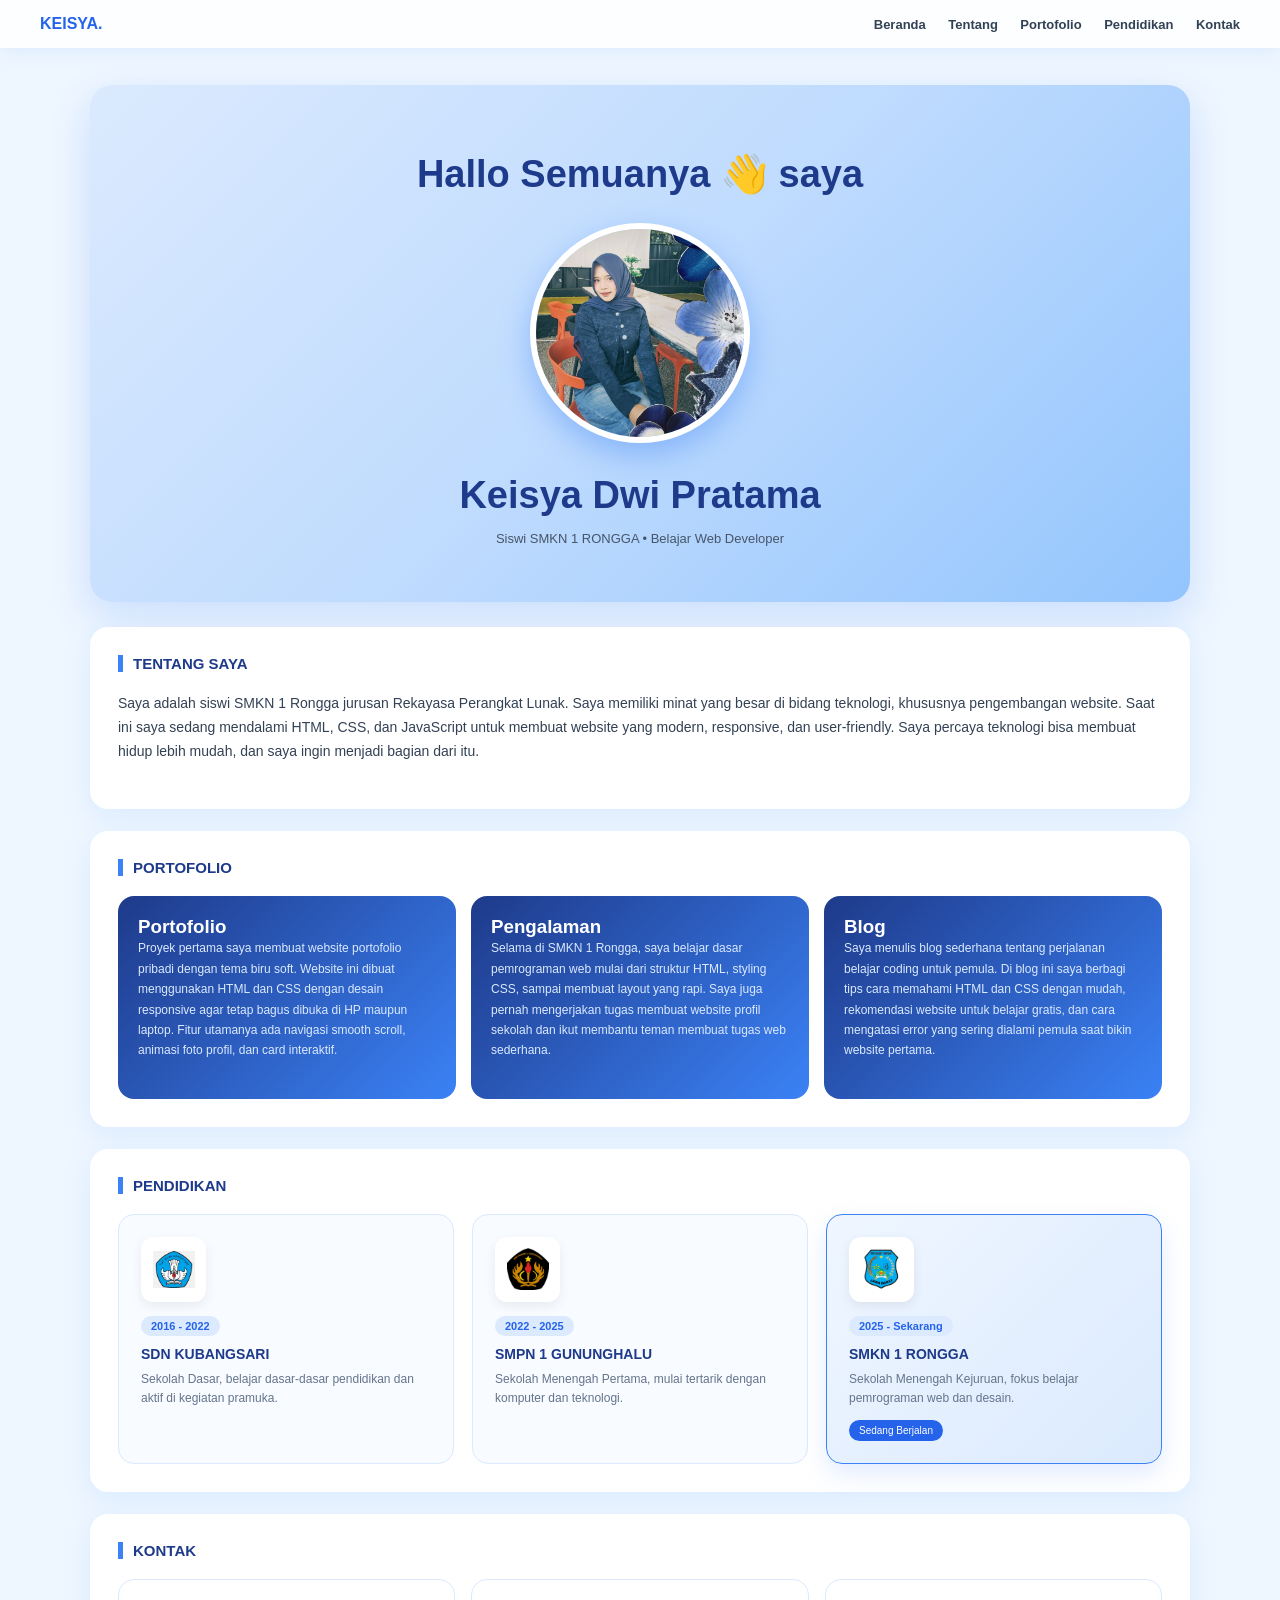
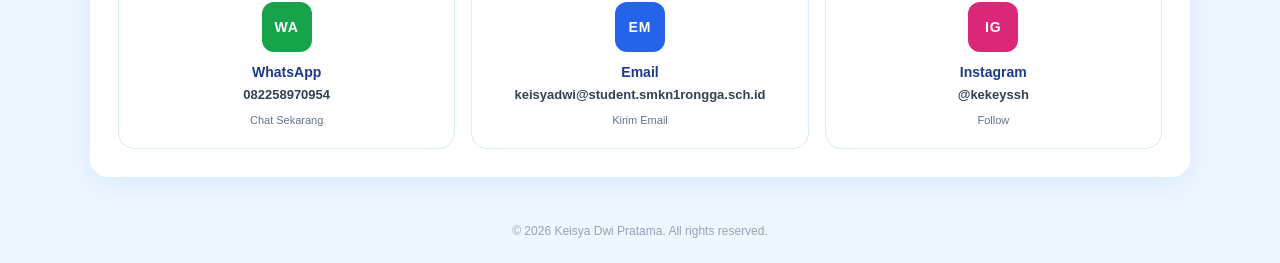
==== index.html @ 5c88bf43 "commit pertama: seluruh file dan folder awal" ====
<!DOCTYPE html>
<html lang="id">
<head>
    <meta charset="UTF-8">
    <meta name="viewport" content="width=device-width, initial-scale=1.0">
    <title>Keisya Dwi Pratama | Portofolio</title>
    <link rel="stylesheet" href="CSS/sya.css">
</head>
<body>

    
    <nav class="navbar">
        <div class="logo">KEISYA<span>.</span></div>
        <div class="menu">
            <a href="#beranda">Beranda</a>
            <a href="#tentang">Tentang</a>
            <a href="#portofolio">Portofolio</a>
            <a href="#pendidikan">Pendidikan</a>
            <a href="#kontak">Kontak</a>
        </div>
    </nav>

    <header id="beranda" class="hero">
        <h1 class="sapa">Hallo Semuanya &#128075 saya</h1>
        <img src="assets/img/KEISYA.jpg" class="foto" alt="Foto Profil Kelsya Dwi Pratama">
        <h1>Keisya Dwi Pratama</h1>
        <span class="sub-title">Siswi SMKN 1 RONGGA &bull; Belajar Web Developer</span>
    </header>

    
    <main>
        
        <section id="tentang" class="box">
            <h2>TENTANG SAYA</h2>
            <p>Saya adalah siswi SMKN 1 Rongga jurusan Rekayasa Perangkat Lunak. Saya memiliki minat yang besar di bidang teknologi, khususnya pengembangan website. 
            Saat ini saya sedang mendalami HTML, CSS, dan JavaScript untuk membuat website yang modern, responsive, dan user-friendly. 
            Saya percaya teknologi bisa membuat hidup lebih mudah, dan saya ingin menjadi bagian dari itu.</p><br>
        </section>

        
        <section id="portofolio" class="box">
            <h2>PORTOFOLIO</h2>
            <div class="grid">
                <article class="card">
                    <h3>Portofolio</h3>
                    <p>Proyek pertama saya membuat website portofolio pribadi dengan tema biru soft. 
                       Website ini dibuat menggunakan HTML dan CSS 
                       dengan desain responsive agar tetap bagus dibuka di HP maupun laptop.
                       Fitur utamanya ada navigasi smooth scroll, animasi foto profil, dan card interaktif.</p><br>
                </article>
                <article class="card">
                    <h3>Pengalaman</h3>
                    <p>Selama di SMKN 1 Rongga, saya belajar dasar pemrograman web mulai dari 
                       struktur HTML, styling CSS, sampai membuat layout yang rapi. 
                       Saya juga pernah mengerjakan tugas membuat website profil sekolah dan ikut membantu teman membuat tugas web sederhana.</p><br>
                </article>
                <article class="card">
                    <h3>Blog</h3>
                    <p> Saya menulis blog sederhana tentang perjalanan belajar coding untuk pemula. 
                        Di blog ini saya berbagi tips cara memahami HTML dan CSS dengan mudah, 
                        rekomendasi website untuk belajar gratis, dan cara mengatasi error yang sering dialami pemula saat bikin website pertama.</p><br>
                </article>
            </div>
        </section>

        <section id="pendidikan" class="box">
            <h2>PENDIDIKAN</h2>
            <div class="grid-pendidikan">
                <article class="card-pendidikan">
                    <div class="icon-sekolah">
                        <img src="assets/img/LOGO SD.png" alt="Logo SDN 1 Kubangsari">
                    </div>
                    <div class="tahun">2016 - 2022</div>
                    <h3>SDN KUBANGSARI</h3>
                    <p>Sekolah Dasar, belajar dasar-dasar pendidikan dan aktif di kegiatan pramuka.</p>
                </article>

                <article class="card-pendidikan">
                    <div class="icon-sekolah">
                        <img src="assets/img/LOGO SMP.png" alt="Logo SMPN 1 Gununghalu">
                    </div>
                    <div class="tahun">2022 - 2025</div>
                    <h3>SMPN 1 GUNUNGHALU</h3>
                    <p>Sekolah Menengah Pertama, mulai tertarik dengan komputer dan teknologi.</p>
                </article>

                <article class="card-pendidikan active">
                    <div class="icon-sekolah">
                        <img src="assets/img/LOGO SMK.jpg" alt="Logo SMKN 1 Gongga">
                    </div>
                    <div class="tahun">2025 - Sekarang</div>
                    <h3>SMKN 1 RONGGA</h3>
                    <p>Sekolah Menengah Kejuruan, fokus belajar pemrograman web dan desain.</p>
                    <span class="badge">Sedang Berjalan</span>
                </article>
            </div>
        </section>

        
<section id="kontak" class="box">
    <h2>KONTAK</h2>
    <div class="grid-kontak">
        
        <a href="https://wa.me/6282258970954" class="card-kontak wa" target="_blank" rel="noopener noreferrer">
            <div class="ikon">WA</div>
            <h3>WhatsApp</h3>
            <p>082258970954</p>
            <span>Chat Sekarang</span>
        </a>

        <a href="mailto:keisyadwi@student.smkn1rongga.sch.id" class="card-kontak email">
            <div class="ikon">EM</div>
            <h3>Email</h3>
            <p>keisyadwi@student.smkn1rongga.sch.id</p>
            <span>Kirim Email</span>
        </a>

        <a href="https://instagram.com/kekeyssh" class="card-kontak ig" target="_blank" rel="noopener noreferrer">
            <div class="ikon">IG</div>
            <h3>Instagram</h3>
            <p>@kekeyssh</p>
            <span>Follow</span>
        </a>
    </div>
</section>
    </main>

    <footer>
        <p>&copy; 2026 Keisya Dwi Pratama. All rights reserved.</p>
    </footer>

</body>
</html>
---- CSS/sya.css ----
/* ==========================================
   1. RESET & PENGATURAN DASAR
   ========================================== */
* {
    margin: 0;
    padding: 0;
    box-sizing: border-box;
    font-family: 'Segoe UI', sans-serif;
}

html {
    scroll-behavior: smooth;
    scroll-padding-top: 80px;
}

body {
    background: #eef6ff;
}

/* ==========================================
   2. NAVIGASI (NAVBAR)
   ========================================== */
nav {
    position: fixed;
    top: 0;
    width: 100%;
    background: rgba(255, 255, 255, 0.85);
    backdrop-filter: blur(12px);
    display: flex;
    justify-content: space-between;
    align-items: center;
    padding: 15px 40px;
    box-shadow: 0 2px 20px rgba(59, 130, 246, 0.1);
    z-index: 10;
}

.logo {
    font-weight: 800;
    color: #2563eb;
}

.menu a {
    text-decoration: none;
    margin-left: 18px;
    color: #334155;
    font-weight: 600;
    font-size: 13px;
    transition: 0.2s;
}

.menu a:hover {
    color: #2563eb;
}

/* ==========================================
   3. HERO SECTION / BERANDA
   ========================================== */
.hero {
    margin: 85px auto 25px auto;
    max-width: 950px;
    background: linear-gradient(135deg, #dbeafe, #bfdbfe, #93c5fd);
    padding: 55px 20px;
    border-radius: 22px;
    text-align: center;
    box-shadow: 0 15px 40px rgba(59, 130, 246, 0.2);
}

.hero p {
    color: #334155;
    font-size: 14px;
    text-transform: uppercase;
    letter-spacing: 1px;
}

.hero h1 {
    font-size: 33px;
    color: #1e3a8a;
    margin: 12px 0;
}

.hero span {
    font-size: 13px;
    color: #475569;
}

/* Foto Profil & Animasi */
.foto {
    width: 200px;
    height: 200px;
    border-radius: 50%;
    border: 6px solid #ffffff;
    object-fit: cover;
    margin: 15px 0;
    box-shadow: 0 12px 30px rgba(59, 130, 246, 0.4);
    animation: naikTurun 3s ease-in-out infinite;
}

@keyframes naikTurun {
    0%, 100% {
        transform: translateY(0);
    }
    50% {
        transform: translateY(-18px);
    }
}

/* ==========================================
   4. CONTAINER & KONTEN UMUM
   ========================================== */
.box {
    max-width: 950px;
    margin: 22px auto;
    background: #ffffff;
    padding: 28px;
    border-radius: 18px;
    box-shadow: 0 8px 25px rgba(147, 197, 253, 0.2);
}

.box h2 {
    font-size: 15px;
    color: #1e3a8a;
    border-left: 5px solid #3b82f6;
    padding-left: 10px;
    margin-bottom: 20px;
    text-align: left;
}

.box p {
    text-align: left;
    font-size: 14px;
    line-height: 1.7;
    color: #334155;
}

/* ==========================================
   5. GRID & KARTU PORTOFOLIO
   ========================================== */
.grid {
    display: grid;
    grid-template-columns: repeat(3, 1fr);
    gap: 15px;
}

.card {
    background: linear-gradient(135deg, #1e3a8a, #3b82f6);
    color: #ffffff;
    padding: 20px;
    border-radius: 16px;
    text-align: left;
    transition: 0.3s;
}

.card:hover {
    transform: translateY(-7px);
    box-shadow: 0 15px 30px rgba(59, 130, 246, 0.3);
}

.card p {
    color: #dbeafe;
    font-size: 12px;
}

/* ==========================================
   6. PENDIDIKAN
   ========================================== */
.grid-pendidikan {
    display: grid;
    grid-template-columns: repeat(3, 1fr);
    gap: 18px;
}

.card-pendidikan {
    background: #f8fbff;
    border: 1px solid #dbeafe;
    border-radius: 16px;
    padding: 22px;
    text-align: left;
    transition: 0.35s;
    position: relative;
}

.card-pendidikan:hover {
    transform: translateY(-8px);
    background: #ffffff;
    box-shadow: 0 12px 30px rgba(59, 130, 246, 0.2);
    border-color: #93c5fd;
}

.card-pendidikan.active {
    background: linear-gradient(135deg, #eff6ff, #dbeafe);
    border: 1.5px solid #3b82f6;
    box-shadow: 0 10px 25px rgba(59, 130, 246, 0.15);
}

.icon-sekolah {
    width: 65px;
    height: 65px;
    background: #ffffff;
    border-radius: 12px;
    display: flex;
    align-items: center;
    justify-content: center;
    box-shadow: 0 4px 12px rgba(0, 0, 0, 0.07);
    margin-bottom: 14px;
}

.icon-sekolah img {
    width: 42px;
    height: 42px;
    object-fit: contain;
}

.tahun {
    font-size: 11px;
    color: #2563eb;
    font-weight: 700;
    background: #dbeafe;
    display: inline-block;
    padding: 4px 10px;
    border-radius: 20px;
    margin-bottom: 10px;
}

.card-pendidikan h3 {
    font-size: 14px;
    color: #1e3a8a;
    margin-bottom: 8px;
}

.card-pendidikan p {
    font-size: 12px;
    color: #64748b;
    line-height: 1.6;
}

.badge {
    margin-top: 12px;
    display: inline-block;
    background: #2563eb;
    color: #ffffff;
    font-size: 10px;
    padding: 5px 10px;
    border-radius: 20px;
}

/* ==========================================
   7. KONTAK & FOOTER
   ========================================== */
.kontak {
    display: grid;
    gap: 10px;
}

.kontak div {
    background: #1e3a8a;
    color: #ffffff;
    padding: 12px 16px;
    border-radius: 10px;
    font-size: 14px;
    text-align: left;
}

footer {
    text-align: center;
    padding: 25px;
    color: #94a3b8;
    font-size: 12px;
}

/* ==========================================
   8. GRID KONTAK
   ========================================== */
.grid-kontak {
    display: grid;
    grid-template-columns: repeat(3, 1fr);
    gap: 16px;
}

/* ==========================================
   9. KARTU KONTAK & ANIMASI
   ========================================== */
.card-kontak {
    background: #ffffff;
    border: 1px solid #dbeafe;
    border-radius: 16px;
    padding: 22px;
    text-align: center;
    text-decoration: none;
    transition: all 0.4s ease;
    animation: gerakKontak 3s ease-in-out infinite;
}

.card-kontak:nth-child(1) {
    animation-delay: 0s;
}

.card-kontak:nth-child(2) {
    animation-delay: 0.5s;
}

.card-kontak:nth-child(3) {
    animation-delay: 1s;
}

@keyframes gerakKontak {
    0%, 100% {
        transform: translateY(0);
    }
    50% {
        transform: translateY(-8px);
    }
}

.card-kontak:hover {
    transform: translateY(-12px) scale(1.03);
    box-shadow: 0 15px 35px rgba(59, 130, 246, 0.25);
    border-color: #3b82f6;
}

/* ==========================================
   10. IKON & WARNA PLATFORM
   ========================================== */
.card-kontak .ikon {
    width: 50px;
    height: 50px;
    margin: 0 auto 12px auto;
    background: #1e3a8a;
    color: #ffffff;
    border-radius: 12px;
    display: flex;
    align-items: center;
    justify-content: center;
    font-size: 14px;
    font-weight: 800;
    letter-spacing: 1px;
}

.card-kontak.wa .ikon {
    background: #16a34a;
}

.card-kontak.email .ikon {
    background: #2563eb;
}

.card-kontak.ig .ikon {
    background: #db2777;
}

.card-kontak.wa:hover {
    background: #f0fdf4;
    border-color: #22c55e;
}

.card-kontak.email:hover {
    background: #eff6ff;
    border-color: #3b82f6;
}

.card-kontak.ig:hover {
    background: #fdf2f8;
    border-color: #ec4899;
}

/* ==========================================
   11. TIPOGRAFI KARTU KONTAK
   ========================================== */
.card-kontak h3 {
    font-size: 14px;
    color: #1e3a8a;
    margin-bottom: 4px;
}

.card-kontak p {
    font-size: 13px;
    color: #334155;
    text-align: center;
    font-weight: 600;
}

.card-kontak span {
    font-size: 11px;
    color: #64748b;
    margin-top: 8px;
    display: block;
}

/* ==========================================
   12. RESPONSIVE DESKTOP BESAR
   ========================================== */
@media (min-width: 1200px) {
    .hero,
    .box {
        max-width: 1100px;
    }

    .hero h1 {
        font-size: 38px;
    }

    .foto {
        width: 220px;
        height: 220px;
    }
}

/* ==========================================
   13. RESPONSIVE LAPTOP / DESKTOP
   ========================================== */
@media (min-width: 769px) and (max-width: 1199px) {
    .hero,
    .box {
        max-width: 90%;
    }

    .grid,
    .grid-pendidikan,
    .grid-kontak {
        grid-template-columns: repeat(3, 1fr);
    }
}

/* ==========================================
   14. RESPONSIVE TABLET
   ========================================== */
@media (max-width: 768px) {
    nav {
        padding: 12px 20px;
    }

    .logo {
        font-size: 17px;
    }

    .menu a {
        margin-left: 10px;
        font-size: 11px;
    }

    .hero {
        margin: 75px 15px 20px;
        padding: 40px 20px;
    }

    .hero h1 {
        font-size: 27px;
    }

    .foto {
        width: 170px;
        height: 170px;
    }

    .box {
        margin: 18px;
        padding: 22px;
    }

    .grid,
    .grid-pendidikan,
    .grid-kontak {
        grid-template-columns: repeat(2, 1fr);
        gap: 14px;
    }
}

/* ==========================================
   15. RESPONSIVE MOBILE
   ========================================== */
@media (max-width: 480px) {
    html {
        scroll-padding-top: 110px;
    }

    nav {
        padding: 12px 14px;
        flex-direction: column;
        gap: 10px;
    }

    .logo {
        font-size: 18px;
    }

    .menu {
        display: flex;
        justify-content: center;
        flex-wrap: wrap;
        gap: 8px;
    }

    .menu a {
        margin: 0;
        font-size: 11px;
    }

    .hero {
        margin: 110px 12px 18px;
        padding: 35px 15px;
        border-radius: 18px;
    }

    .hero p {
        font-size: 11px;
    }

    .hero h1 {
        font-size: 23px;
    }

    .hero span {
        font-size: 12px;
    }

    .foto {
        width: 145px;
        height: 145px;
        border-width: 5px;
    }

    .box {
        margin: 12px;
        padding: 20px 16px;
        border-radius: 15px;
    }

    .box h2 {
        font-size: 14px;
    }

    .box p {
        font-size: 13px;
    }

    .grid,
    .grid-pendidikan,
    .grid-kontak {
        grid-template-columns: 1fr;
        gap: 13px;
    }

    .card {
        padding: 18px;
    }

    .card-pendidikan {
        padding: 18px;
    }

    .card-kontak {
        padding: 20px;
    }

    footer {
        padding: 20px 12px;
        font-size: 11px;
    }
}

/* ==========================================
   16. MOBILE LAYAR KECIL
   ========================================== */
@media (max-width: 360px) {
    .menu a {
        font-size: 10px;
    }

    .hero h1 {
        font-size: 20px;
    }

    .foto {
        width: 125px;
        height: 125px;
    }

    .box {
        padding: 16px 12px;
    }
}

/* ==========================================
   17. AKSESIBILITAS ANIMASI
   ========================================== */
@media (prefers-reduced-motion: reduce) {
    *,
    *::before,
    *::after {
        animation-duration: 0.01ms !important;
        animation-iteration-count: 1 !important;
        scroll-behavior: auto !important;
        transition-duration: 0.01ms !important;
    }
}
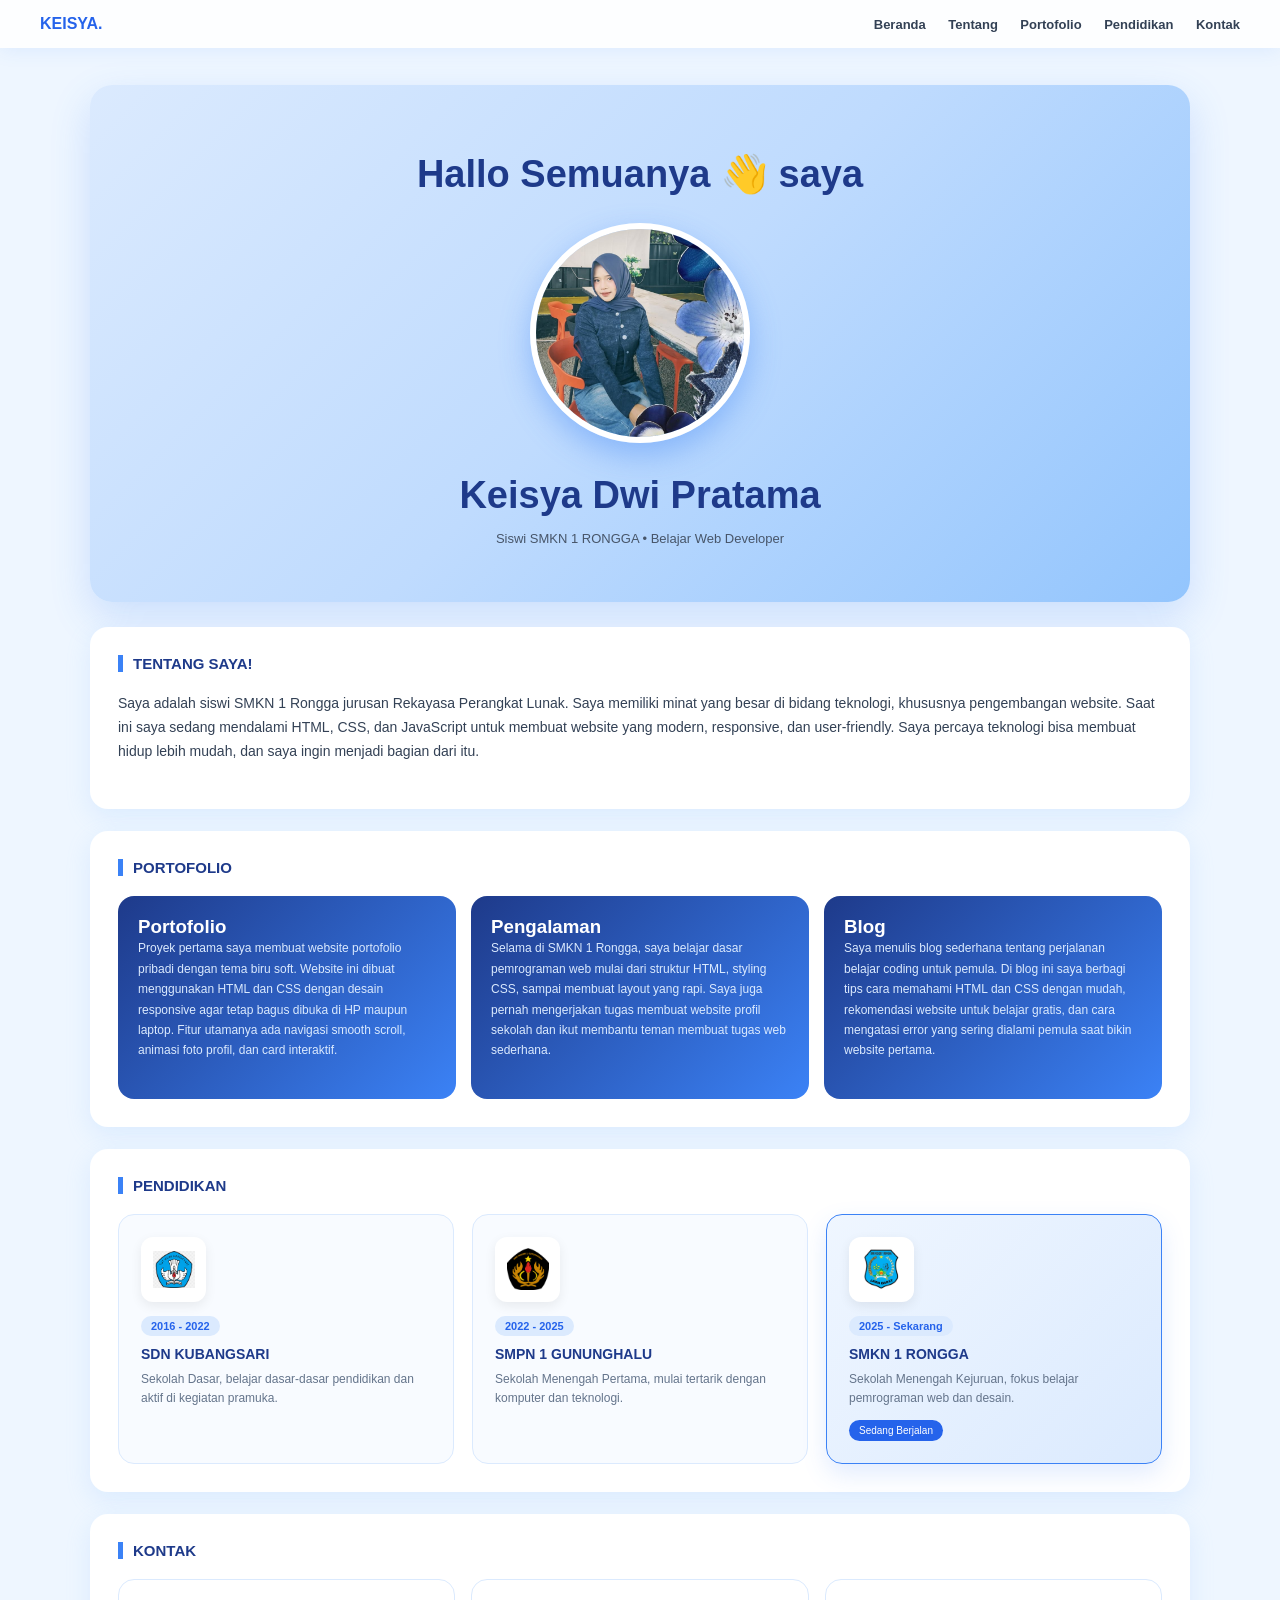
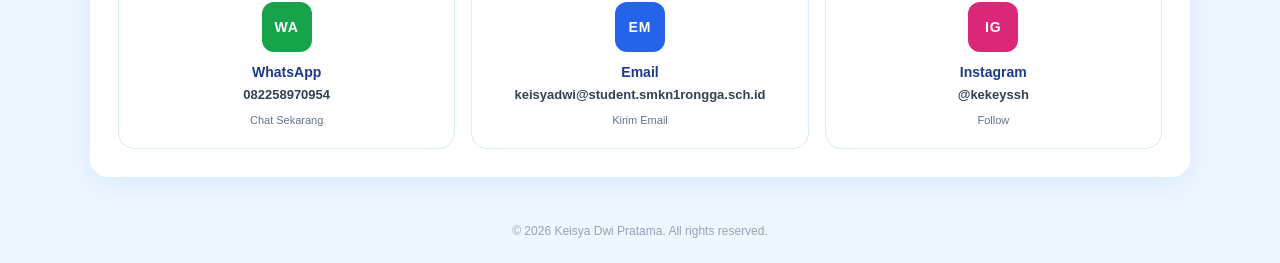
==== commit 7476e6c7: "update index.html" ====
--- a/index.html
+++ b/index.html
@@ -31,7 +31,7 @@
     <main>
         
         <section id="tentang" class="box">
-            <h2>TENTANG SAYA</h2>
+            <h2>TENTANG SAYA!</h2>
             <p>Saya adalah siswi SMKN 1 Rongga jurusan Rekayasa Perangkat Lunak. Saya memiliki minat yang besar di bidang teknologi, khususnya pengembangan website. 
             Saat ini saya sedang mendalami HTML, CSS, dan JavaScript untuk membuat website yang modern, responsive, dan user-friendly. 
             Saya percaya teknologi bisa membuat hidup lebih mudah, dan saya ingin menjadi bagian dari itu.</p><br>
